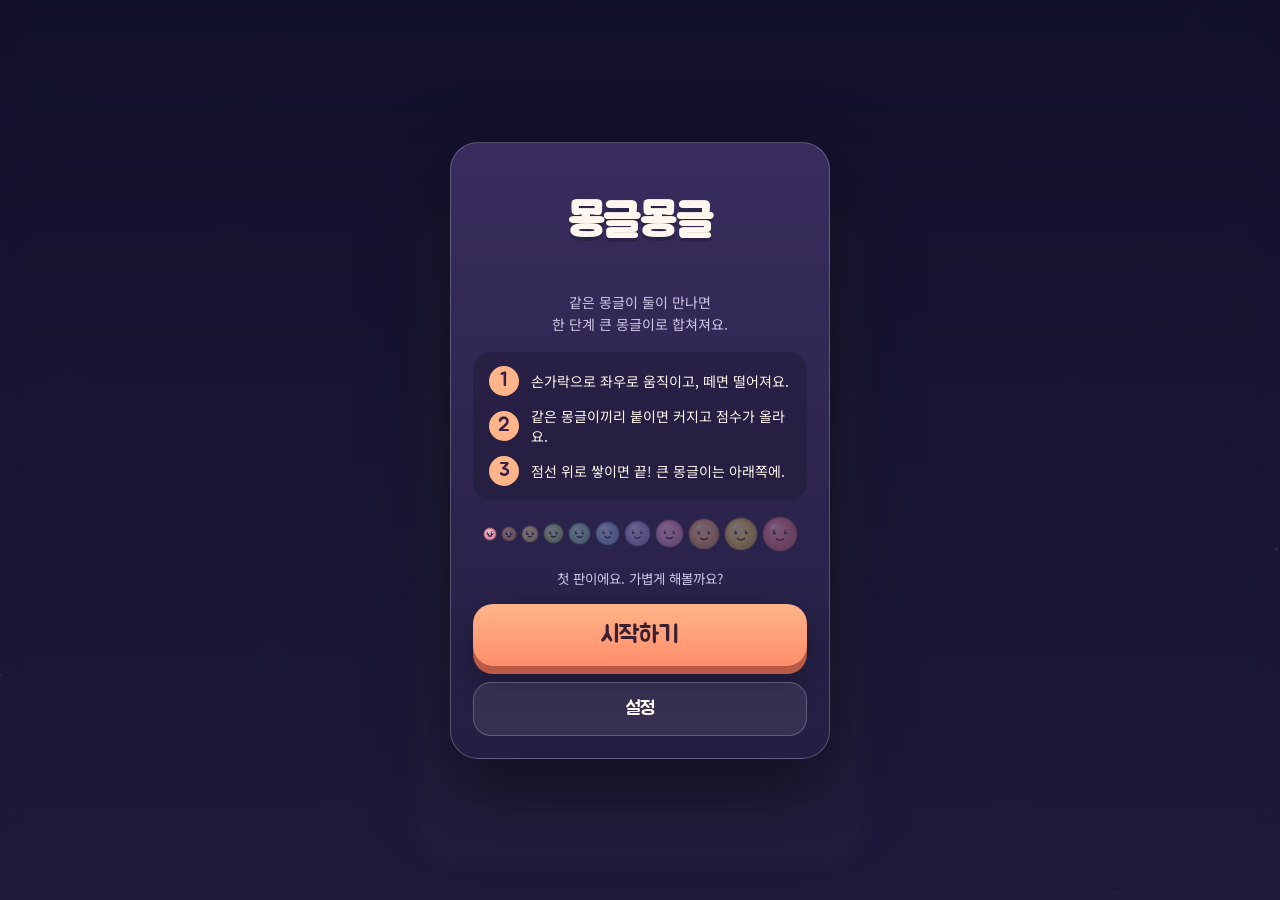
==== mongle/index.html @ b6474ebb "Add 하루 planner app and 몽글몽글 merge game 하루 (haru/): one-screen daily planner for iPhone Safari / home" ====
<!doctype html>
<html lang="ko">
<head>
<meta charset="utf-8">
<meta name="viewport" content="width=device-width, initial-scale=1, maximum-scale=1, viewport-fit=cover">
<meta name="description" content="같은 몽글이를 붙이면 더 큰 몽글이가 돼요. 손가락 하나로 하는 물리 합치기 퍼즐. 휴대폰 브라우저에서 바로 플레이.">
<meta property="og:type" content="website">
<meta property="og:title" content="몽글몽글">
<meta property="og:description" content="같은 몽글이를 붙이면 더 큰 몽글이가 돼요. 손가락 하나로 하는 물리 합치기 퍼즐.">
<meta property="og:image" content="https://joofam0819-crypto.github.io/claude-cloud/mongle/og.png">
<meta property="og:url" content="https://joofam0819-crypto.github.io/claude-cloud/mongle/">
<meta name="twitter:card" content="summary_large_image">
<link rel="apple-touch-icon" href="icons/apple-touch-icon.png">
<link rel="icon" type="image/png" href="icons/icon-192.png">
<link rel="manifest" href="manifest.webmanifest">
<meta name="apple-mobile-web-app-capable" content="yes">
<meta name="mobile-web-app-capable" content="yes">
<meta name="apple-mobile-web-app-status-bar-style" content="black-translucent">
<meta name="apple-mobile-web-app-title" content="몽글몽글">
<meta name="theme-color" content="#1b1a3a">
<title>몽글몽글</title>
<link rel="preconnect" href="https://fonts.googleapis.com">
<link rel="preconnect" href="https://fonts.gstatic.com" crossorigin>
<link rel="stylesheet" href="https://fonts.googleapis.com/css2?family=Jua&family=Noto+Sans+KR:wght@400;700&display=swap">
<style>
/* Layout: one full-screen canvas stage (360×700 logical, letterboxed), DOM overlays for menus. Single twilight theme by design. */
:root{
  --sky-1:#1b1a3a; --sky-2:#3d2f63; --ink:#fff6ee; --ink-2:#cfc6e6; --glass:rgba(255,255,255,.08); --line:rgba(255,255,255,.22);
  --peach:#ffb48a; --peach-2:#ff8e6b; --mint:#9fe7c9; --gold:#ffe07a; --rose:#ff7f9a;
  --f-display:"Jua","Noto Sans KR",-apple-system,"Apple SD Gothic Neo",sans-serif;
  --f-body:"Noto Sans KR",-apple-system,"Apple SD Gothic Neo","Malgun Gothic",sans-serif;
  color-scheme:dark;
}
*,*::before,*::after{box-sizing:border-box}
html,body{height:100%;margin:0;padding:0}
body{background:var(--sky-1);color:var(--ink);font-family:var(--f-body);overflow:hidden;overscroll-behavior:none;touch-action:none;-webkit-user-select:none;user-select:none;-webkit-touch-callout:none;-webkit-tap-highlight-color:transparent;-webkit-text-size-adjust:100%}
[hidden]{display:none!important}
button{font:inherit;color:inherit;background:none;border:0;padding:0;margin:0;cursor:pointer;-webkit-appearance:none;appearance:none;touch-action:manipulation}
button:focus-visible{outline:2px solid var(--gold);outline-offset:3px}
#stage{position:fixed;inset:0;width:100%;height:100%;display:block;touch-action:none;background:linear-gradient(180deg,var(--sky-1),var(--sky-2))}
#probe{position:fixed;top:0;left:0;width:0;height:0;padding-top:env(safe-area-inset-top,0px);padding-bottom:env(safe-area-inset-bottom,0px);padding-left:env(safe-area-inset-left,0px);padding-right:env(safe-area-inset-right,0px);visibility:hidden;pointer-events:none}
.hud-btns{position:fixed;top:calc(env(safe-area-inset-top,0px) + 10px);right:calc(env(safe-area-inset-right,0px) + 10px);display:flex;gap:8px;z-index:5}
.rb{width:42px;height:42px;border-radius:14px;background:var(--glass);border:1.5px solid var(--line);display:grid;place-items:center;color:var(--ink);backdrop-filter:blur(8px);-webkit-backdrop-filter:blur(8px)}
.rb svg{width:20px;height:20px;fill:none;stroke:currentColor;stroke-width:2.2;stroke-linecap:round;stroke-linejoin:round}
.rb:active{transform:scale(.93)}
.ov{position:fixed;inset:0;z-index:10;display:flex;align-items:center;justify-content:center;padding:24px;padding-top:calc(env(safe-area-inset-top,0px) + 24px);padding-bottom:calc(env(safe-area-inset-bottom,0px) + 24px);background:rgba(14,12,34,.62);backdrop-filter:blur(10px);-webkit-backdrop-filter:blur(10px);opacity:0;pointer-events:none;transition:opacity .25s}
.ov.show{opacity:1;pointer-events:auto}
.panel{width:100%;max-width:380px;background:linear-gradient(180deg,rgba(60,48,98,.92),rgba(36,30,66,.95));border:1.5px solid var(--line);border-radius:28px;padding:26px 22px 22px;display:flex;flex-direction:column;gap:16px;box-shadow:0 30px 80px rgba(0,0,0,.5);transform:translateY(16px) scale(.98);transition:transform .3s cubic-bezier(.2,.9,.3,1.2);max-height:100%;overflow-y:auto}
.ov.show .panel{transform:none}
.title{font-family:var(--f-display);font-size:46px;line-height:1;text-align:center;letter-spacing:-.01em;color:var(--ink);text-shadow:0 4px 0 rgba(0,0,0,.18)}
.title span{display:inline-block;animation:bob 2.4s ease-in-out infinite}
.title span:nth-child(2n){animation-delay:.3s}
@keyframes bob{0%,100%{transform:translateY(0)}50%{transform:translateY(-6px)}}
.tag{text-align:center;color:var(--ink-2);font-size:14px;line-height:1.55;margin:0}
.howto{display:flex;flex-direction:column;gap:10px;background:rgba(0,0,0,.18);border-radius:18px;padding:14px 16px;font-size:14px;color:var(--ink)}
.howto div{display:flex;gap:12px;align-items:center}
.howto b{font-family:var(--f-display);font-size:20px;width:30px;height:30px;border-radius:50%;display:grid;place-items:center;background:var(--peach);color:#3a2048;flex:none;font-weight:400}
.big{font-family:var(--f-display);font-size:24px;padding:16px;border-radius:20px;background:linear-gradient(180deg,var(--peach),var(--peach-2));color:#3a1f33;text-align:center;box-shadow:0 8px 0 #b85a46,0 14px 30px rgba(0,0,0,.35);transition:transform .1s,box-shadow .1s}
.big:active{transform:translateY(5px);box-shadow:0 3px 0 #b85a46,0 8px 20px rgba(0,0,0,.35)}
.row{display:flex;gap:10px}
.row .big{flex:1}
.ghost{font-family:var(--f-display);font-size:19px;padding:14px;border-radius:18px;background:var(--glass);border:1.5px solid var(--line);color:var(--ink);text-align:center;flex:1}
.ghost:active{transform:scale(.97)}
.best{display:flex;justify-content:center;gap:18px;color:var(--ink-2);font-size:13.5px}
.best b{font-family:var(--f-display);font-size:22px;color:var(--gold);font-weight:400;margin-left:6px}
.go-score{text-align:center}
.go-score .n{font-family:var(--f-display);font-size:72px;line-height:1;color:var(--gold);text-shadow:0 6px 0 rgba(0,0,0,.2)}
.go-score .l{color:var(--ink-2);font-size:14px;margin-top:4px}
.newbest{display:inline-block;margin-top:8px;padding:5px 12px;border-radius:999px;background:var(--gold);color:#3a2048;font-family:var(--f-display);font-size:15px;animation:pulse 1.2s ease-in-out infinite}
@keyframes pulse{0%,100%{transform:scale(1)}50%{transform:scale(1.08)}}
.stats{display:grid;grid-template-columns:repeat(3,1fr);gap:8px}
.stats div{background:rgba(0,0,0,.2);border-radius:16px;padding:10px 6px;text-align:center}
.stats b{display:block;font-family:var(--f-display);font-size:22px;font-weight:400;line-height:1.1}
.stats span{font-size:11.5px;color:var(--ink-2)}
.bigone{display:flex;align-items:center;gap:12px;background:rgba(0,0,0,.2);border-radius:16px;padding:10px 14px}
.bigone canvas{width:56px;height:56px;flex:none}
.bigone b{font-family:var(--f-display);font-size:20px;font-weight:400;display:block}
.bigone span{font-size:12.5px;color:var(--ink-2)}
.opt{display:flex;align-items:center;justify-content:space-between;padding:11px 0;border-top:1px solid rgba(255,255,255,.1);gap:12px}
.opt:first-child{border-top:0}
.opt .k{font-weight:700;font-size:15px}
.opt .d{font-size:12px;color:var(--ink-2)}
.seg{display:flex;background:rgba(0,0,0,.25);border-radius:12px;padding:3px}
.seg button{padding:7px 12px;border-radius:9px;font-size:13.5px;font-weight:700;color:var(--ink-2)}
.seg button[aria-pressed="true"]{background:var(--peach);color:#3a2048}
.switch{width:52px;height:32px;border-radius:999px;background:rgba(0,0,0,.35);position:relative;flex:none;transition:background .2s;border:1.5px solid var(--line)}
.switch::after{content:"";position:absolute;top:2px;left:2px;width:25px;height:25px;border-radius:50%;background:#fff;transition:transform .2s cubic-bezier(.2,.8,.2,1)}
.switch[aria-checked="true"]{background:var(--mint)}
.switch[aria-checked="true"]::after{transform:translateX(20px)}
.evo{display:flex;flex-wrap:wrap;justify-content:center;gap:4px;align-items:center}
.evo canvas{display:block}
.hapt{position:absolute;width:1px;height:1px;opacity:0;pointer-events:none;overflow:hidden}
.toast{position:fixed;left:50%;bottom:calc(env(safe-area-inset-bottom,0px) + 90px);transform:translate(-50%,16px);background:rgba(20,16,44,.9);border:1.5px solid var(--line);color:var(--ink);padding:10px 16px;border-radius:14px;font-size:14px;font-weight:700;opacity:0;transition:.25s;z-index:20;pointer-events:none;white-space:nowrap}
.toast.show{opacity:1;transform:translate(-50%,0)}
@media (prefers-reduced-motion:reduce){*{animation:none!important;transition:none!important}}
</style>
</head>
<body>
<canvas id="stage" aria-label="몽글몽글 게임 화면"></canvas>
<div id="probe" aria-hidden="true"></div>
<div class="hud-btns" id="hud-btns" hidden>
  <button class="rb" id="btn-sound" aria-label="소리 켜기/끄기"><svg viewBox="0 0 24 24" id="ico-sound"></svg></button>
  <button class="rb" id="btn-pause" aria-label="일시정지"><svg viewBox="0 0 24 24"><rect x="6" y="5" width="4" height="14" rx="1"/><rect x="14" y="5" width="4" height="14" rx="1"/></svg></button>
</div>
<div class="ov show" id="ov-start"><div class="panel">
  <h1 class="title" id="start-title"><span>몽</span><span>글</span><span>몽</span><span>글</span></h1>
  <p class="tag">같은 몽글이 둘이 만나면<br>한 단계 큰 몽글이로 합쳐져요.</p>
  <div class="howto">
    <div><b>1</b><span>손가락으로 좌우로 움직이고, 떼면 떨어져요.</span></div>
    <div><b>2</b><span>같은 몽글이끼리 붙이면 커지고 점수가 올라요.</span></div>
    <div><b>3</b><span>점선 위로 쌓이면 끝! 큰 몽글이는 아래쪽에.</span></div>
  </div>
  <div class="evo" id="start-evo"></div>
  <div class="best" id="start-best"></div>
  <button class="big" id="btn-start">시작하기</button>
  <div class="row"><button class="ghost" id="btn-settings">설정</button></div>
</div></div>
<div class="ov" id="ov-pause"><div class="panel">
  <h2 class="title" style="font-size:36px">잠깐 쉬는 중</h2>
  <div class="best" id="pause-score"></div>
  <button class="big" id="btn-resume">계속하기</button>
  <div class="row"><button class="ghost" id="btn-restart">처음부터</button><button class="ghost" id="btn-settings2">설정</button></div>
</div></div>
<div class="ov" id="ov-over"><div class="panel">
  <div class="go-score"><div class="n" id="go-score">0</div><div class="l">점</div><div id="go-newbest" hidden><span class="newbest">새 기록!</span></div></div>
  <div class="bigone"><canvas id="go-big" width="112" height="112"></canvas><div><b id="go-bigname"></b><span id="go-bigdesc"></span></div></div>
  <div class="stats"><div><b id="go-merges">0</b><span>합치기</span></div><div><b id="go-time">0:00</b><span>플레이</span></div><div><b id="go-best">0</b><span>최고 점수</span></div></div>
  <button class="big" id="btn-again">다시 하기</button>
  <div class="row"><button class="ghost" id="btn-share">자랑하기</button><button class="ghost" id="btn-home">처음으로</button></div>
</div></div>
<div class="ov" id="ov-settings"><div class="panel">
  <h2 class="title" style="font-size:36px">설정</h2>
  <div>
    <div class="opt"><div><div class="k">모양</div><div class="d">몽글이 얼굴 또는 과일</div></div><div class="seg" id="set-theme"><button data-v="mongle" aria-pressed="true">몽글이</button><button data-v="fruit" aria-pressed="false">과일</button></div></div>
    <div class="opt"><div><div class="k">효과음</div></div><button class="switch" id="set-sound" role="switch" aria-checked="true" aria-label="효과음"></button></div>
    <div class="opt"><div><div class="k">진동 느낌</div><div class="d">합쳐질 때 살짝 (지원 기기만)</div></div><button class="switch" id="set-hapt" role="switch" aria-checked="true" aria-label="진동"></button></div>
    <div class="opt"><div><div class="k">화면 흔들림</div><div class="d">큰 합치기 때 흔들림·반짝임</div></div><button class="switch" id="set-fx" role="switch" aria-checked="true" aria-label="효과"></button></div>
    <div class="opt"><div><div class="k">떨어뜨릴 위치 안내선</div></div><button class="switch" id="set-guide" role="switch" aria-checked="true" aria-label="안내선"></button></div>
  </div>
  <button class="big" id="btn-settings-close">닫기</button>
  <button class="ghost" id="btn-reset-best" style="font-size:15px;font-family:var(--f-body);font-weight:700">최고 기록 지우기</button>
</div></div>
<div class="toast" id="toast"></div>
<label class="hapt" aria-hidden="true"><input type="checkbox" switch id="hapt-switch" tabindex="-1"></label>
<script>
(() => {
'use strict';
/* ───────── constants ───────── */
const SW = 360, SH = 700;
const BOX = { l: 16, r: 344, t: 172, b: 664 };
const DANGER_Y = BOX.t + 58;
const HOLD_Y = BOX.t - 52;
const RADII = [13, 19, 25, 32, 40, 49, 59, 70, 82, 94, 106];
const VALUE = [1, 3, 6, 10, 15, 21, 28, 36, 45, 55, 66];
const MAXLV = RADII.length - 1;
const THEMES = {
  mongle: {
    names: ['콩알이', '방울이', '몽실이', '통통이', '뭉치', '둥글이', '포동이', '토실이', '두둥이', '왕몽글', '몽글대왕'],
    colors: ['#ff9fb6', '#ffc39a', '#fff0a0', '#bdf0a2', '#9fe7d1', '#9fcfff', '#c3b4ff', '#ffb0e4', '#ffbe85', '#ffe36b', '#ff8aa0'],
    face: true,
  },
  fruit: {
    names: ['체리', '딸기', '포도', '귤', '감', '사과', '배', '복숭아', '파인애플', '멜론', '수박'],
    colors: ['#ff7b8a', '#ff8fa8', '#b89cff', '#ffb561', '#ff9c5b', '#ff6b6b', '#d8ef8a', '#ffb4a2', '#ffd66b', '#b6f0a0', '#7fe0a0'],
    emoji: ['🍒', '🍓', '🍇', '🍊', '🍅', '🍎', '🍐', '🍑', '🍍', '🍈', '🍉'],
    face: false,
  },
};
const DROP_WEIGHTS = [34, 28, 20, 12, 6];
const GRAVITY = 2300;
const KEY = 'mongle.v1';

/* ───────── storage ───────── */
const defaults = () => ({ best: 0, games: 0, maxLv: 0, totalMerges: 0, theme: 'mongle', sound: true, haptics: true, fx: true, guide: true });
let P = defaults();
try { const raw = localStorage.getItem(KEY); if (raw) P = { ...defaults(), ...JSON.parse(raw) }; } catch (e) {}
const saveP = () => { try { localStorage.setItem(KEY, JSON.stringify(P)); } catch (e) {} };
const theme = () => THEMES[P.theme] || THEMES.mongle;

/* ───────── helpers ───────── */
const $ = s => document.querySelector(s);
const clamp = (v, a, b) => Math.max(a, Math.min(b, v));
const lerp = (a, b, t) => a + (b - a) * t;
const reduced = matchMedia('(prefers-reduced-motion: reduce)').matches;
function hexToRgb(h) { const n = parseInt(h.slice(1), 16); return [n >> 16 & 255, n >> 8 & 255, n & 255]; }
function shade(hex, amt) { const [r, g, b] = hexToRgb(hex); const f = v => clamp(Math.round(amt > 0 ? v + (255 - v) * amt : v * (1 + amt)), 0, 255); return `rgb(${f(r)},${f(g)},${f(b)})`; }
function pickDrop() { const tot = DROP_WEIGHTS.reduce((a, b) => a + b, 0); let r = Math.random() * tot; for (let i = 0; i < DROP_WEIGHTS.length; i++) { r -= DROP_WEIGHTS[i]; if (r < 0) return i; } return 0; }
function fmtTime(ms) { const s = Math.floor(ms / 1000); return `${Math.floor(s / 60)}:${String(s % 60).padStart(2, '0')}`; }

/* ───────── audio ───────── */
let AC = null;
function audio() { try { if (!AC) AC = new (window.AudioContext || window.webkitAudioContext)(); if (AC.state === 'suspended') AC.resume(); return AC; } catch (e) { return null; } }
function tone(freq, t0, dur, type = 'sine', gain = .08, slide = 0) {
  if (!P.sound) return; const ac = audio(); if (!ac) return;
  const o = ac.createOscillator(), g = ac.createGain(); const t = ac.currentTime + t0;
  o.type = type; o.frequency.setValueAtTime(freq, t); if (slide) o.frequency.exponentialRampToValueAtTime(Math.max(40, freq + slide), t + dur);
  g.gain.setValueAtTime(0, t); g.gain.linearRampToValueAtTime(gain, t + .008); g.gain.exponentialRampToValueAtTime(.0001, t + dur);
  o.connect(g).connect(ac.destination); o.start(t); o.stop(t + dur + .03);
}
const sfx = {
  drop() { tone(520, 0, .08, 'triangle', .05, -200); },
  land(v) { tone(180 + v * 20, 0, .06, 'sine', clamp(v / 80, .01, .06)); },
  merge(lv, combo) { const base = 420 - lv * 22; tone(base, 0, .1, 'triangle', .08, 120); tone(base * 1.5, .06, .16, 'sine', .07); if (combo > 1) tone(base * 2, .12, .12, 'sine', .05); if (lv >= 6) { tone(base * 2.5, .18, .3, 'sine', .05); } },
  big() { [523, 659, 784, 1046, 1318].forEach((f, i) => tone(f, i * .09, .45, 'sine', .09)); },
  over() { [440, 370, 311, 262].forEach((f, i) => tone(f, i * .16, .32, 'triangle', .07)); },
  ui() { tone(880, 0, .05, 'square', .025); },
};
function haptic() { if (!P.haptics) return; try { $('#hapt-switch').click(); } catch (e) {} }

/* ───────── canvas & layout ───────── */
const cv = $('#stage'), ctx = cv.getContext('2d');
let dpr = 1, scale = 1, offX = 0, offY = 0, cssW = 0, cssH = 0;
const insets = { t: 0, b: 0, l: 0, r: 0 };
function layout() {
  const pr = $('#probe'); const cs = getComputedStyle(pr);
  insets.t = parseFloat(cs.paddingTop) || 0; insets.b = parseFloat(cs.paddingBottom) || 0; insets.l = parseFloat(cs.paddingLeft) || 0; insets.r = parseFloat(cs.paddingRight) || 0;
  cssW = innerWidth; cssH = innerHeight; dpr = Math.min(devicePixelRatio || 1, 2.5);
  cv.width = Math.round(cssW * dpr); cv.height = Math.round(cssH * dpr);
  const availW = cssW - insets.l - insets.r, availH = cssH - insets.t - insets.b - 8;
  scale = Math.min(availW / SW, availH / SH);
  offX = insets.l + (availW - SW * scale) / 2; offY = insets.t + 4 + (availH - SH * scale) / 2;
}
addEventListener('resize', layout);
const toLogical = (cx, cy) => [(cx - offX) / scale, (cy - offY) / scale];

/* ───────── game state ───────── */
let G = null;
function newGame() {
  return { bodies: [], score: 0, merges: 0, maxLv: 0, held: pickDrop(), next: pickDrop(), holdX: SW / 2, canDrop: true, dropT: 0, over: false, paused: false, started: Date.now(), playMs: 0, combo: 0, comboT: 0, particles: [], floats: [], shake: 0, flash: 0, warn: 0, danger: false, comboText: null, lastT: 0, id: 1 };
}
function addBody(x, y, lv, opts = {}) {
  const b = { id: G.id++, x, y, ox: x, oy: y, r: RADII[lv], lv, ang: 0, sq: 0, free: !!opts.free, overT: 0, blink: 1.5 + Math.random() * 4, blinkT: 0, happy: opts.happy ? .7 : 0, born: G.playMs, merging: false, targetR: 0, r0: 0 };
  if (opts.grow && lv > 0) { b.r0 = RADII[lv - 1]; b.r = b.r0; b.targetR = RADII[lv]; } /* grows into place so neighbours are pushed gently */
  G.bodies.push(b); return b;
}
function drop() {
  if (!G || G.over || G.paused || !G.canDrop) return;
  const lv = G.held, r = RADII[lv];
  const x = clamp(G.holdX, BOX.l + r + 1, BOX.r - r - 1);
  const b = addBody(x, HOLD_Y, lv, { free: true });
  b.oy = HOLD_Y - 1.2; /* small initial downward velocity */
  G.canDrop = false; G.dropT = 0; G.lastDrop = b.id;
  G.held = G.next; G.next = pickDrop();
  sfx.drop();
}

/* ───────── physics (verlet circles) ───────── */
const STEP = 1 / 120;
const MAXV = 7; /* px per step ≈ 840 px/s */
let acc = 0;
function physics(dt) {
  acc += Math.min(dt, .05);
  let merges = [];
  while (acc >= STEP) {
    acc -= STEP;
    stepOnce(merges);
  }
  if (merges.length) resolveMerges(merges);
}
function stepOnce(merges) {
  const bs = G.bodies, g = GRAVITY * STEP * STEP;
  for (const b of bs) {
    const vx = (b.x - b.ox) * .992, vy = (b.y - b.oy) * .992;
    b.ox = b.x; b.oy = b.y; b.x += vx; b.y += vy + g;
    b.touch = false;
  }
  for (let it = 0; it < 3; it++) {
    for (const b of bs) {
      if (b.x - b.r < BOX.l) { b.x = BOX.l + b.r; b.touch = true; }
      else if (b.x + b.r > BOX.r) { b.x = BOX.r - b.r; b.touch = true; }
      if (b.y + b.r > BOX.b) { const pen = b.y + b.r - BOX.b; b.y = BOX.b - b.r; b.touch = true; if (it === 0 && pen > 0.6 && b.free) { b.free = false; } b.ox = b.x - (b.x - b.ox) * .9; if (it === 0 && (b.y - b.oy) > 2.2) { b.sq = Math.max(b.sq, clamp((b.y - b.oy) * .03, 0, .22)); sfx.land((b.y - b.oy) * 10); } }
    }
    for (let i = 0; i < bs.length; i++) {
      const a = bs[i];
      for (let j = i + 1; j < bs.length; j++) {
        const c = bs[j];
        const dx = c.x - a.x, dy = c.y - a.y, md = a.r + c.r;
        if (Math.abs(dx) > md || Math.abs(dy) > md) continue;
        const d2 = dx * dx + dy * dy; if (d2 >= md * md || d2 === 0) continue;
        const d = Math.sqrt(d2), nx = dx / d, ny = dy / d, over = md - d;
        const ma = a.r * a.r, mc = c.r * c.r, wa = mc / (ma + mc), wc = ma / (ma + mc);
        a.x -= nx * over * wa; a.y -= ny * over * wa; c.x += nx * over * wc; c.y += ny * over * wc;
        a.touch = c.touch = true;
        if (a.free) a.free = false; if (c.free) c.free = false;
        if (it === 0) {
          const rvx = (c.x - c.ox) - (a.x - a.ox), rvy = (c.y - c.oy) - (a.y - a.oy);
          const vn = rvx * nx + rvy * ny;
          if (vn < -2.5) { const s = clamp(-vn * .025, 0, .2); a.sq = Math.max(a.sq, s); c.sq = Math.max(c.sq, s); }
          /* light friction: damp tangential relative motion */
          const tx = -ny, ty = nx; const vt = rvx * tx + rvy * ty; const f = vt * .08;
          a.ox -= tx * f * wa * -1 * 0; /* (kept simple: no tangential impulse on a) */
          c.ox += tx * f * wc; c.oy += ty * f * wc;
        }
        if (a.lv === c.lv && !a.merging && !c.merging && a.lv <= MAXLV) { a.merging = c.merging = true; merges.push([a, c]); }
      }
    }
  }
  for (const b of bs) {
    if (b.x - b.r < BOX.l) b.x = BOX.l + b.r; else if (b.x + b.r > BOX.r) b.x = BOX.r - b.r;
    if (b.y + b.r > BOX.b) b.y = BOX.b - b.r;
    const vx = b.x - b.ox, vy = b.y - b.oy, sp = Math.hypot(vx, vy);
    if (sp > MAXV) { const k = MAXV / sp; b.ox = b.x - vx * k; b.oy = b.y - vy * k; } /* no explosions */
    if (b.targetR && b.r < b.targetR) b.r = Math.min(b.targetR, b.r + (b.targetR - b.r0) * (STEP / .16));
    if (b.touch) b.ang += vx / b.r * 0.9;
    if (b.sq > 0) b.sq *= .86;
  }
}
function resolveMerges(pairs) {
  const now = G.playMs;
  for (const [a, c] of pairs) {
    const ia = G.bodies.indexOf(a), ic = G.bodies.indexOf(c);
    if (ia < 0 || ic < 0) continue;
    G.bodies.splice(Math.max(ia, ic), 1); G.bodies.splice(Math.min(ia, ic), 1);
    const x = (a.x + c.x) / 2, y = (a.y + c.y) / 2;
    if (now - G.comboT < 1100) G.combo++; else G.combo = 1;
    G.comboT = now;
    const mul = Math.min(G.combo, 4);
    if (a.lv >= MAXLV) {
      const pts = 100 * mul; G.score += pts; G.merges++;
      burst(x, y, THEMES.mongle.colors[MAXLV], 40, 7); floatText(x, y - 20, `+${pts}`, '#ffe36b', 30); G.flash = 1; G.shake = Math.max(G.shake, 14); sfx.big(); haptic();
      G.comboText = { t: 0, txt: '몽글 폭발!' };
    } else {
      const lv = a.lv + 1, pts = VALUE[lv] * mul;
      const nb = addBody(x, y, lv, { happy: true, grow: true }); nb.sq = .18;
      G.score += pts; G.merges++; G.maxLv = Math.max(G.maxLv, lv);
      burst(x, y, theme().colors[lv], 10 + lv * 2, 3 + lv * .4);
      floatText(x, y - nb.r - 6, `+${pts}`, mul > 1 ? '#ffe36b' : '#fff', 16 + lv);
      if (lv >= 5 && P.fx && !reduced) G.shake = Math.max(G.shake, 2 + (lv - 4) * 1.6);
      if (lv === MAXLV) { G.flash = 1; sfx.big(); G.comboText = { t: 0, txt: `${theme().names[lv]} 탄생!` }; }
      else sfx.merge(lv, mul);
      if (lv >= 4) haptic();
      if (mul > 1) G.comboText = { t: 0, txt: `콤보 ×${mul}` };
    }
  }
}
function burst(x, y, color, n, speed) {
  if (reduced) n = Math.min(n, 6);
  for (let i = 0; i < n; i++) { const a = Math.random() * Math.PI * 2, s = speed * (0.4 + Math.random()); G.particles.push({ x, y, vx: Math.cos(a) * s, vy: Math.sin(a) * s - 2, r: 2 + Math.random() * 4, c: color, t: 0, life: .45 + Math.random() * .35 }); }
  G.particles.push({ x, y, ring: true, r: 4, c: color, t: 0, life: .4 });
}
function floatText(x, y, txt, color, size) { G.floats.push({ x, y, txt, color, size, t: 0 }); }

/* ───────── update ───────── */
function update(dt) {
  if (!G || G.over || G.paused) return;
  G.playMs += dt * 1000;
  physics(dt);
  if (!G.canDrop) { G.dropT += dt; const lb = G.bodies.find(b => b.id === G.lastDrop); if (G.dropT > .55 || (lb && !lb.free) || !lb) G.canDrop = true; }
  /* danger / game over */
  let worst = 0;
  for (const b of G.bodies) {
    const above = (b.y - b.r) < DANGER_Y && !b.free && b.id !== G.lastDrop;
    if (above && !b.free) b.overT += dt; else b.overT = 0;
    worst = Math.max(worst, b.overT);
    if (b.id === G.lastDrop && !b.free && (b.y - b.r) < DANGER_Y) b.overT += dt;
  }
  G.danger = worst > .25;
  if (worst > 1.6) { gameOver(); return; }
  /* decorations */
  for (const b of G.bodies) { b.blinkT += dt; if (b.blinkT > b.blink) { b.blinkT = -0.13; b.blink = 2 + Math.random() * 4; } if (b.happy > 0) b.happy -= dt; }
  for (const p of G.particles) { p.t += dt; if (!p.ring) { p.vy += 9 * dt; p.x += p.vx * 60 * dt * .5; p.y += p.vy * 60 * dt * .5; } else p.r += 160 * dt; }
  G.particles = G.particles.filter(p => p.t < p.life);
  for (const f of G.floats) { f.t += dt; f.y -= 28 * dt; }
  G.floats = G.floats.filter(f => f.t < 1);
  if (G.shake > 0) G.shake = Math.max(0, G.shake - 40 * dt);
  if (G.flash > 0) G.flash = Math.max(0, G.flash - 2.2 * dt);
  if (G.comboText) { G.comboText.t += dt; if (G.comboText.t > .9) G.comboText = null; }
}
function gameOver() {
  G.over = true; sfx.over();
  P.games++; P.totalMerges += G.merges; P.maxLv = Math.max(P.maxLv, G.maxLv);
  const newBest = G.score > P.best; if (newBest) P.best = G.score; saveP();
  setTimeout(() => showOver(newBest), 900);
}

/* ───────── drawing ───────── */
function drawBlob(c, x, y, r, lv, ang, sq, happy, blink, th) {
  const col = th.colors[lv];
  c.save(); c.translate(x, y); c.rotate(ang); c.scale(1 + sq, 1 - sq);
  const g = c.createRadialGradient(-r * .35, -r * .4, r * .05, 0, 0, r * 1.05);
  g.addColorStop(0, shade(col, .45)); g.addColorStop(.55, col); g.addColorStop(1, shade(col, -.22));
  c.fillStyle = g; c.beginPath(); c.arc(0, 0, r, 0, Math.PI * 2); c.fill();
  c.lineWidth = Math.max(1.2, r * .055); c.strokeStyle = shade(col, -.38); c.globalAlpha = .55; c.stroke(); c.globalAlpha = 1;
  c.fillStyle = 'rgba(255,255,255,.4)'; c.beginPath(); c.ellipse(-r * .36, -r * .5, r * .2, r * .11, -.5, 0, Math.PI * 2); c.fill();
  if (th.face) {
    const ey = -r * .1, ex = r * .33, er = Math.max(1.6, r * .11);
    c.fillStyle = '#2b2440';
    if (blink || happy > 0) {
      c.lineWidth = Math.max(1.5, r * .07); c.strokeStyle = '#2b2440'; c.lineCap = 'round';
      [-ex, ex].forEach(px => { c.beginPath(); if (happy > 0) c.arc(px, ey + er * .4, er * 1.2, Math.PI * 1.1, Math.PI * 1.9); else { c.moveTo(px - er, ey); c.lineTo(px + er, ey); } c.stroke(); });
    } else {
      [-ex, ex].forEach(px => { c.beginPath(); c.ellipse(px, ey, er * .8, er * 1.15, 0, 0, Math.PI * 2); c.fill(); });
      c.fillStyle = '#fff'; [-ex, ex].forEach(px => { c.beginPath(); c.arc(px + er * .25, ey - er * .4, Math.max(.8, er * .32), 0, Math.PI * 2); c.fill(); });
    }
    c.strokeStyle = '#2b2440'; c.lineWidth = Math.max(1.4, r * .065); c.lineCap = 'round';
    c.beginPath(); const mw = r * (happy > 0 ? .34 : .22), my = r * .28;
    if (happy > 0) { c.arc(0, my - r * .05, mw, .15, Math.PI - .15); } else { c.moveTo(-mw, my); c.quadraticCurveTo(0, my + r * .18, mw, my); }
    c.stroke();
    if (r >= 24) { c.fillStyle = 'rgba(255,110,140,.45)'; [-1, 1].forEach(s => { c.beginPath(); c.ellipse(s * r * .55, r * .18, r * .13, r * .09, 0, 0, Math.PI * 2); c.fill(); }); }
  } else if (th.emoji) {
    c.font = `${Math.round(r * 1.35)}px "Apple Color Emoji","Segoe UI Emoji","Noto Color Emoji",sans-serif`; c.textAlign = 'center'; c.textBaseline = 'middle';
    c.fillText(th.emoji[lv], 0, r * .08);
  }
  c.restore();
}
let stars = null;
function drawBackground() {
  ctx.setTransform(dpr, 0, 0, dpr, 0, 0);
  const g = ctx.createLinearGradient(0, 0, 0, cssH); g.addColorStop(0, '#1b1a3a'); g.addColorStop(1, '#3d2f63');
  ctx.fillStyle = g; ctx.fillRect(0, 0, cssW, cssH);
  if (!stars) { stars = Array.from({ length: 70 }, () => ({ x: Math.random(), y: Math.random(), r: Math.random() * 1.4 + .3, a: Math.random() })); }
  const t = performance.now() / 1000;
  for (const s of stars) { ctx.globalAlpha = .25 + .35 * Math.abs(Math.sin(t * .6 + s.a * 7)); ctx.fillStyle = '#fff'; ctx.beginPath(); ctx.arc(s.x * cssW, s.y * cssH, s.r, 0, Math.PI * 2); ctx.fill(); }
  ctx.globalAlpha = 1;
}
function draw() {
  drawBackground();
  let sx = 0, sy = 0;
  if (G && G.shake > 0 && P.fx && !reduced) { sx = (Math.random() - .5) * G.shake; sy = (Math.random() - .5) * G.shake; }
  ctx.setTransform(dpr * scale, 0, 0, dpr * scale, (offX + sx) * dpr, (offY + sy) * dpr);
  const th = theme();
  /* container */
  ctx.save();
  roundRect(BOX.l - 6, BOX.t - 6, BOX.r - BOX.l + 12, BOX.b - BOX.t + 12, 22);
  ctx.fillStyle = 'rgba(255,255,255,.06)'; ctx.fill();
  ctx.lineWidth = 2; ctx.strokeStyle = 'rgba(255,255,255,.22)'; ctx.stroke();
  ctx.restore();
  /* danger line */
  const warn = G && G.danger && !G.over;
  ctx.save(); ctx.setLineDash([8, 7]); ctx.lineWidth = 2;
  ctx.strokeStyle = warn ? `rgba(255,96,120,${.55 + .45 * Math.sin(performance.now() / 90)})` : 'rgba(255,255,255,.25)';
  ctx.beginPath(); ctx.moveTo(BOX.l + 6, DANGER_Y); ctx.lineTo(BOX.r - 6, DANGER_Y); ctx.stroke(); ctx.restore();
  if (warn) { ctx.font = '700 12px "Noto Sans KR",sans-serif'; ctx.fillStyle = 'rgba(255,120,140,.95)'; ctx.textAlign = 'right'; ctx.fillText('위험!', BOX.r - 10, DANGER_Y - 8); }
  if (G) {
    /* guide line & held */
    const r = RADII[G.held]; const hx = clamp(G.holdX, BOX.l + r + 1, BOX.r - r - 1);
    if (!G.over) {
      if (P.guide && G.canDrop) { ctx.save(); ctx.setLineDash([3, 6]); ctx.strokeStyle = 'rgba(255,255,255,.28)'; ctx.lineWidth = 1.5; ctx.beginPath(); ctx.moveTo(hx, HOLD_Y + r); ctx.lineTo(hx, BOX.b - 2); ctx.stroke(); ctx.restore(); }
      const bob = Math.sin(performance.now() / 300) * 2;
      if (G.canDrop) drawBlob(ctx, hx, HOLD_Y + bob, r, G.held, 0, 0, 0, false, th);
    }
    /* bodies: large first so faces of small ones stay visible */
    const bs = G.bodies.slice().sort((a, b) => b.r - a.r);
    for (const b of bs) drawBlob(ctx, b.x, b.y, b.r, b.lv, b.ang, b.sq, b.happy, b.blinkT < 0, th);
    /* particles */
    for (const p of G.particles) {
      const k = 1 - p.t / p.life; ctx.globalAlpha = k;
      if (p.ring) { ctx.strokeStyle = p.c; ctx.lineWidth = 3 * k; ctx.beginPath(); ctx.arc(p.x, p.y, p.r, 0, Math.PI * 2); ctx.stroke(); }
      else { ctx.fillStyle = p.c; ctx.beginPath(); ctx.arc(p.x, p.y, p.r * k, 0, Math.PI * 2); ctx.fill(); }
    }
    ctx.globalAlpha = 1;
    for (const f of G.floats) { const k = 1 - f.t; ctx.globalAlpha = Math.min(1, k * 1.6); ctx.font = `${f.size}px Jua,"Noto Sans KR",sans-serif`; ctx.textAlign = 'center'; ctx.lineWidth = 4; ctx.strokeStyle = 'rgba(30,20,50,.6)'; ctx.strokeText(f.txt, f.x, f.y); ctx.fillStyle = f.color; ctx.fillText(f.txt, f.x, f.y); }
    ctx.globalAlpha = 1;
    /* HUD */
    ctx.textAlign = 'left'; ctx.textBaseline = 'alphabetic';
    ctx.font = '700 12px "Noto Sans KR",sans-serif'; ctx.fillStyle = 'rgba(255,246,238,.65)'; ctx.fillText('점수', 20, 30);
    ctx.fillText(`최고 ${Math.max(P.best, G.score)}`, 58, 30);
    ctx.font = '44px Jua,"Noto Sans KR",sans-serif'; ctx.fillStyle = '#fff6ee'; ctx.fillText(String(G.score), 18, 72);
    ctx.font = '700 12px "Noto Sans KR",sans-serif'; ctx.textAlign = 'center'; ctx.fillStyle = 'rgba(255,246,238,.65)'; ctx.fillText('다음', 228, 30);
    drawBlob(ctx, 228, 58, Math.min(RADII[G.next], 18), G.next, 0, 0, 0, false, th);
    /* combo / event text */
    if (G.comboText) { const k = G.comboText.t; const s = k < .15 ? lerp(.4, 1.15, k / .15) : k < .3 ? lerp(1.15, 1, (k - .15) / .15) : 1; ctx.save(); ctx.translate(SW / 2, BOX.t + 120); ctx.scale(s, s); ctx.globalAlpha = k > .7 ? 1 - (k - .7) / .2 : 1; ctx.font = '34px Jua,"Noto Sans KR",sans-serif'; ctx.textAlign = 'center'; ctx.lineWidth = 6; ctx.strokeStyle = 'rgba(30,20,50,.7)'; ctx.strokeText(G.comboText.txt, 0, 0); ctx.fillStyle = '#ffe36b'; ctx.fillText(G.comboText.txt, 0, 0); ctx.restore(); }
    /* evolution row */
    const row = evoRow(); let x = row.start;
    for (let i = 0; i <= MAXLV; i++) { const rr = row.radii[i]; const reached = i <= G.maxLv || i <= 0; ctx.globalAlpha = reached ? 1 : .3; drawBlob(ctx, x + rr, 686 - rr * .2, rr, i, 0, 0, 0, false, th); if (i === G.maxLv && i > 0) { ctx.globalAlpha = .9; ctx.strokeStyle = '#ffe36b'; ctx.lineWidth = 2; ctx.beginPath(); ctx.arc(x + rr, 686 - rr * .2, rr + 3, 0, Math.PI * 2); ctx.stroke(); } x += rr * 2 + row.gap; }
    ctx.globalAlpha = 1;
    if (G.flash > 0 && P.fx && !reduced) { ctx.setTransform(dpr, 0, 0, dpr, 0, 0); ctx.fillStyle = `rgba(255,240,200,${G.flash * .35})`; ctx.fillRect(0, 0, cssW, cssH); }
  }
}
function evoRow() { const radii = RADII.map(r => 5 + (r - 13) * (14 / 93)); const total = radii.reduce((a, r) => a + r * 2, 0); const gap = (SW - 24 - total) / (RADII.length - 1); return { radii, gap, start: 12 }; }
function roundRect(x, y, w, h, r) { ctx.beginPath(); ctx.moveTo(x + r, y); ctx.arcTo(x + w, y, x + w, y + h, r); ctx.arcTo(x + w, y + h, x, y + h, r); ctx.arcTo(x, y + h, x, y, r); ctx.arcTo(x, y, x + w, y, r); ctx.closePath(); }

/* ───────── main loop ───────── */
let last = performance.now();
function frame(now) {
  const dt = Math.min(.05, (now - last) / 1000); last = now;
  update(dt); draw();
  requestAnimationFrame(frame);
}

/* ───────── input ───────── */
let pointerDown = false, downX = 0, downT = 0, activeId = null;
cv.addEventListener('pointerdown', e => {
  if (!G || G.over || G.paused) return;
  if (activeId !== null) return; activeId = e.pointerId; pointerDown = true; downT = performance.now();
  const [x] = toLogical(e.clientX, e.clientY); downX = x; G.holdX = x;
  try { cv.setPointerCapture(e.pointerId); } catch (err) {}
});
cv.addEventListener('pointermove', e => {
  if (!G || G.over || G.paused) return;
  const [x] = toLogical(e.clientX, e.clientY);
  if (e.pointerType === 'mouse' && !pointerDown) { G.holdX = x; return; }
  if (e.pointerId !== activeId) return; G.holdX = x;
});
const release = e => {
  if (e.pointerId !== activeId) return; activeId = null; if (!pointerDown) return; pointerDown = false;
  if (!G || G.over || G.paused) return;
  const [x] = toLogical(e.clientX, e.clientY); G.holdX = x; drop();
};
cv.addEventListener('pointerup', release); cv.addEventListener('pointercancel', e => { if (e.pointerId === activeId) { activeId = null; pointerDown = false; } });
addEventListener('keydown', e => {
  if (!G) return;
  if (e.key === 'ArrowLeft') { G.holdX -= 14; e.preventDefault(); } else if (e.key === 'ArrowRight') { G.holdX += 14; e.preventDefault(); }
  else if (e.key === ' ' || e.key === 'ArrowDown' || e.key === 'Enter') { if (!G.over && !G.paused) drop(); e.preventDefault(); }
  else if (e.key === 'p' || e.key === 'Escape') { if (!G.over) togglePause(); }
});

/* ───────── overlays ───────── */
function show(id) { document.querySelectorAll('.ov').forEach(o => o.classList.toggle('show', o.id === id)); }
function hideAll() { document.querySelectorAll('.ov').forEach(o => o.classList.remove('show')); }
let toastT = null;
function toast(msg) { const t = $('#toast'); t.textContent = msg; t.classList.add('show'); clearTimeout(toastT); toastT = setTimeout(() => t.classList.remove('show'), 2200); }
function startGame() { G = newGame(); acc = 0; hideAll(); $('#hud-btns').hidden = false; sfx.ui(); try { if (window.claude && window.claude.hot && window.claude.hot.snapshot) window.claude.hot.snapshot(snapshot); } catch (e) {} }
function togglePause() { if (!G || G.over) return; G.paused = !G.paused; if (G.paused) { $('#pause-score').innerHTML = `<span>지금 점수<b>${G.score}</b></span><span>최고<b>${P.best}</b></span>`; show('ov-pause'); } else hideAll(); }
function showOver(newBest) {
  $('#go-score').textContent = String(G.score); $('#go-newbest').hidden = !newBest;
  $('#go-merges').textContent = String(G.merges); $('#go-time').textContent = fmtTime(G.playMs); $('#go-best').textContent = String(P.best);
  const th = theme(); const lv = G.maxLv;
  $('#go-bigname').textContent = lv > 0 ? th.names[lv] : '아직 합치기 전';
  $('#go-bigdesc').textContent = lv >= MAXLV ? '가장 큰 몽글이까지 만들었어요!' : lv > 0 ? `${MAXLV - lv}단계 더 가면 ${th.names[MAXLV]}` : '같은 몽글이 둘을 붙여 보세요';
  const c = $('#go-big'); const x = c.getContext('2d'); x.setTransform(2, 0, 0, 2, 0, 0); x.clearRect(0, 0, 56, 56); drawBlob(x, 28, 28, 24, Math.max(lv, 0), 0, 0, 0, false, th);
  show('ov-over'); $('#hud-btns').hidden = true;
}
function renderStart() {
  $('#start-best').innerHTML = P.best ? `<span>최고 점수<b>${P.best}</b></span><span>플레이<b>${P.games}</b></span>` : `<span>첫 판이에요. 가볍게 해볼까요?</span>`;
  const th = theme(); const wrap = $('#start-evo'); wrap.innerHTML = '';
  RADII.forEach((r, i) => { const s = Math.round(14 + i * 2.2); const c = document.createElement('canvas'); c.width = s * 2; c.height = s * 2; c.style.width = s + 'px'; c.style.height = s + 'px'; const x = c.getContext('2d'); x.setTransform(2, 0, 0, 2, 0, 0); drawBlob(x, s / 2, s / 2, s / 2 - 1, i, 0, 0, 0, false, th); c.title = th.names[i]; if (i > P.maxLv) c.style.opacity = .35; wrap.appendChild(c); });
  $('#start-title').innerHTML = P.theme === 'fruit' ? '<span>몽</span><span>글</span><span>몽</span><span>글</span> <span style="font-size:30px">🍉</span>' : '<span>몽</span><span>글</span><span>몽</span><span>글</span>';
}
function renderSettings() {
  document.querySelectorAll('#set-theme button').forEach(b => b.setAttribute('aria-pressed', String(b.dataset.v === P.theme)));
  $('#set-sound').setAttribute('aria-checked', String(P.sound)); $('#set-hapt').setAttribute('aria-checked', String(P.haptics)); $('#set-fx').setAttribute('aria-checked', String(P.fx)); $('#set-guide').setAttribute('aria-checked', String(P.guide));
  $('#ico-sound').innerHTML = P.sound ? '<path d="M4 10v4h4l5 4V6L8 10H4z"/><path d="M16 9a4 4 0 0 1 0 6"/><path d="M18.5 6.5a8 8 0 0 1 0 11"/>' : '<path d="M4 10v4h4l5 4V6L8 10H4z"/><path d="M17 9l4 6M21 9l-4 6"/>';
}
let settingsFrom = 'start';
function openSettings(from) { settingsFrom = from; renderSettings(); show('ov-settings'); }
$('#btn-start').addEventListener('click', startGame);
$('#btn-again').addEventListener('click', startGame);
$('#btn-restart').addEventListener('click', startGame);
$('#btn-resume').addEventListener('click', togglePause);
$('#btn-pause').addEventListener('click', () => { sfx.ui(); togglePause(); });
$('#btn-home').addEventListener('click', () => { G = null; $('#hud-btns').hidden = true; renderStart(); show('ov-start'); });
$('#btn-settings').addEventListener('click', () => openSettings('start'));
$('#btn-settings2').addEventListener('click', () => openSettings('pause'));
$('#btn-settings-close').addEventListener('click', () => { sfx.ui(); if (settingsFrom === 'pause') show('ov-pause'); else { renderStart(); show('ov-start'); } });
$('#btn-sound').addEventListener('click', () => { P.sound = !P.sound; saveP(); renderSettings(); sfx.ui(); toast(P.sound ? '소리 켬' : '소리 끔'); });
document.querySelectorAll('#set-theme button').forEach(b => b.addEventListener('click', () => { P.theme = b.dataset.v; saveP(); renderSettings(); }));
const bindSwitch = (id, k) => $(id).addEventListener('click', () => { P[k] = !P[k]; saveP(); renderSettings(); if (k === 'sound') sfx.ui(); });
bindSwitch('#set-sound', 'sound'); bindSwitch('#set-hapt', 'haptics'); bindSwitch('#set-fx', 'fx'); bindSwitch('#set-guide', 'guide');
$('#btn-reset-best').addEventListener('click', () => { P.best = 0; P.games = 0; P.maxLv = 0; P.totalMerges = 0; saveP(); toast('기록을 지웠어요'); });
$('#btn-share').addEventListener('click', async () => {
  const th = theme(); const text = `몽글몽글에서 ${G.score}점! 가장 큰 몽글이는 "${th.names[G.maxLv]}" 🫧 같이 해봐요 → ${location.href.split('#')[0]}`;
  try { if (navigator.share) { await navigator.share({ text }); return; } } catch (e) { if (e && e.name === 'AbortError') return; }
  try { await navigator.clipboard.writeText(text); toast('점수를 복사했어요. 붙여 넣어 자랑하세요!'); } catch (e) { toast(`${G.score}점 · 캡처해서 자랑하세요!`); }
});
document.addEventListener('visibilitychange', () => { if (document.hidden && G && !G.over && !G.paused) togglePause(); last = performance.now(); });
document.addEventListener('pointerdown', () => { if (P.sound) audio(); }, { once: true, passive: true });

/* ───────── hot reload snapshot (artifact viewer) ───────── */
function snapshot() { if (!G || G.over) return { P }; return { P, G: { ...G, particles: [], floats: [], comboText: null, bodies: G.bodies.map(b => ({ ...b })) } }; }
function restore(snap) {
  if (!snap) return false;
  if (snap.P) { P = { ...defaults(), ...snap.P }; }
  if (snap.G && Array.isArray(snap.G.bodies)) { G = { ...newGame(), ...snap.G, particles: [], floats: [], comboText: null, paused: true }; G.bodies = snap.G.bodies.map(b => ({ ...b, merging: false })); $('#hud-btns').hidden = false; $('#pause-score').innerHTML = `<span>지금 점수<b>${G.score}</b></span><span>최고<b>${P.best}</b></span>`; show('ov-pause'); return true; }
  return false;
}

/* ───────── boot ───────── */
function start(snap) {
  layout(); renderSettings();
  const resumed = restore(snap);
  if (!resumed) { renderStart(); show('ov-start'); }
  requestAnimationFrame(t => { last = t; frame(t); });
  if (document.fonts && document.fonts.load) { document.fonts.load('30px Jua').catch(() => {}); }
  if ('serviceWorker' in navigator && /github\.io$/.test(location.hostname)) { try { navigator.serviceWorker.register('sw.js'); } catch (e) {} }
}
try { if (window.claude && window.claude.hot && window.claude.hot.ready) window.claude.hot.ready(start); else start((window.claude && window.claude.hot && window.claude.hot.data) || null); } catch (e) { start(null); }
window.__mongle = { get G() { return G; }, get P() { return P; }, drop, startGame, newGame: () => { G = newGame(); }, setHold: x => { if (G) G.holdX = x; }, RADII, BOX, DANGER_Y, gameOver: () => gameOver(), step: physics };
})();
</script>
</body>
</html>
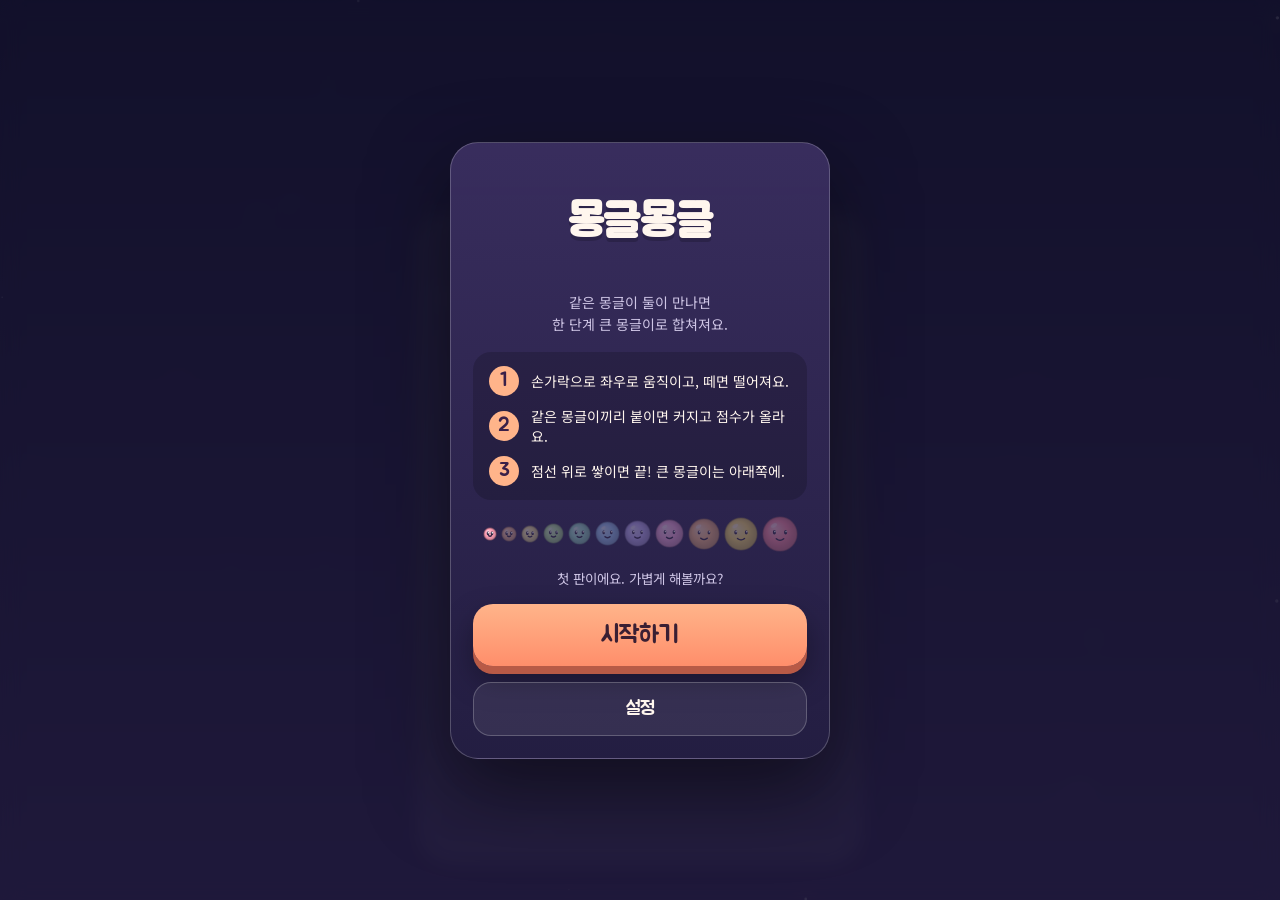
==== commit 988b01e5: "Tidy game-over grace, symmetric friction, and quick-date chip labels - 몽글몽글: the just-dropped blob n" ====
--- a/mongle/index.html
+++ b/mongle/index.html
@@ -288,7 +288,7 @@
           if (vn < -2.5) { const s = clamp(-vn * .025, 0, .2); a.sq = Math.max(a.sq, s); c.sq = Math.max(c.sq, s); }
           /* light friction: damp tangential relative motion */
           const tx = -ny, ty = nx; const vt = rvx * tx + rvy * ty; const f = vt * .08;
-          a.ox -= tx * f * wa * -1 * 0; /* (kept simple: no tangential impulse on a) */
+          a.ox -= tx * f * wa; a.oy -= ty * f * wa;
           c.ox += tx * f * wc; c.oy += ty * f * wc;
         }
         if (a.lv === c.lv && !a.merging && !c.merging && a.lv <= MAXLV) { a.merging = c.merging = true; merges.push([a, c]); }
@@ -345,14 +345,15 @@
   if (!G || G.over || G.paused) return;
   G.playMs += dt * 1000;
   physics(dt);
-  if (!G.canDrop) { G.dropT += dt; const lb = G.bodies.find(b => b.id === G.lastDrop); if (G.dropT > .55 || (lb && !lb.free) || !lb) G.canDrop = true; }
+  G.dropT += dt;
+  if (!G.canDrop) { const lb = G.bodies.find(b => b.id === G.lastDrop); if (G.dropT > .55 || (lb && !lb.free) || !lb) G.canDrop = true; }
   /* danger / game over */
   let worst = 0;
   for (const b of G.bodies) {
-    const above = (b.y - b.r) < DANGER_Y && !b.free && b.id !== G.lastDrop;
-    if (above && !b.free) b.overT += dt; else b.overT = 0;
+    /* a resting body above the line counts; the one just dropped gets grace until it has settled a moment */
+    const settled = !b.free && (b.id !== G.lastDrop || G.dropT > .9);
+    if (settled && (b.y - b.r) < DANGER_Y) b.overT += dt; else b.overT = 0;
     worst = Math.max(worst, b.overT);
-    if (b.id === G.lastDrop && !b.free && (b.y - b.r) < DANGER_Y) b.overT += dt;
   }
   G.danger = worst > .25;
   if (worst > 1.6) { gameOver(); return; }
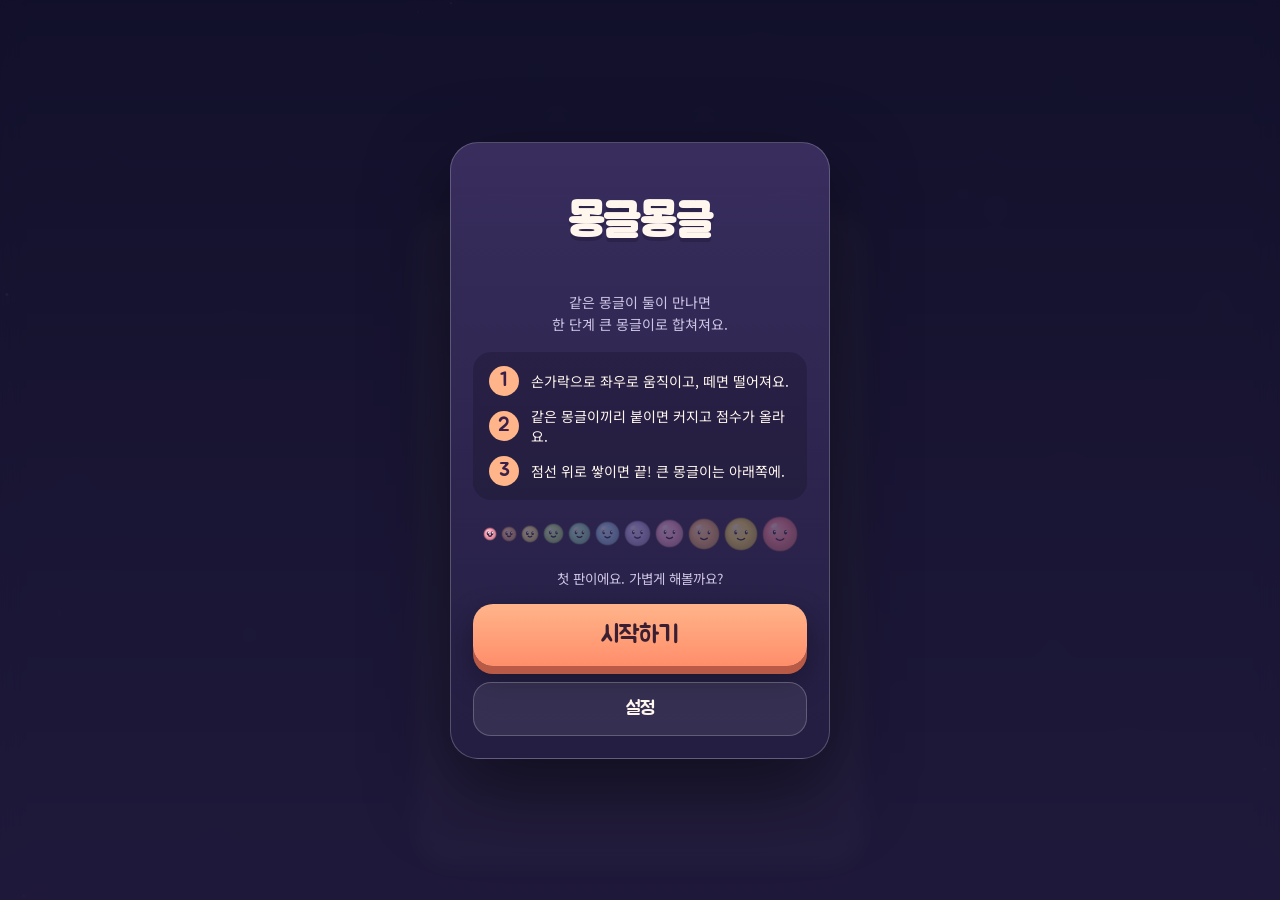
==== commit 1819b60d: "Apply research findings: tap haptics, game feel, iOS audio unlock 몽글몽글 - Brief hit-stop on the bigge" ====
--- a/mongle/index.html
+++ b/mongle/index.html
@@ -39,6 +39,10 @@
 button:focus-visible{outline:2px solid var(--gold);outline-offset:3px}
 #stage{position:fixed;inset:0;width:100%;height:100%;display:block;touch-action:none;background:linear-gradient(180deg,var(--sky-1),var(--sky-2))}
 #probe{position:fixed;top:0;left:0;width:0;height:0;padding-top:env(safe-area-inset-top,0px);padding-bottom:env(safe-area-inset-bottom,0px);padding-left:env(safe-area-inset-left,0px);padding-right:env(safe-area-inset-right,0px);visibility:hidden;pointer-events:none}
+@media (display-mode:standalone){#probe{padding-bottom:max(env(safe-area-inset-bottom,0px),14px)}}
+/* a real tap on this label ticks the iPhone haptic (iOS 18+); the switch stays hidden */
+#tapzone{position:fixed;inset:0;display:block}
+#tap-hapt{position:absolute;visibility:hidden;width:1px;height:1px;margin:0}
 .hud-btns{position:fixed;top:calc(env(safe-area-inset-top,0px) + 10px);right:calc(env(safe-area-inset-right,0px) + 10px);display:flex;gap:8px;z-index:5}
 .rb{width:42px;height:42px;border-radius:14px;background:var(--glass);border:1.5px solid var(--line);display:grid;place-items:center;color:var(--ink);backdrop-filter:blur(8px);-webkit-backdrop-filter:blur(8px)}
 .rb svg{width:20px;height:20px;fill:none;stroke:currentColor;stroke-width:2.2;stroke-linecap:round;stroke-linejoin:round}
@@ -96,7 +100,7 @@
 </style>
 </head>
 <body>
-<canvas id="stage" aria-label="몽글몽글 게임 화면"></canvas>
+<label id="tapzone"><canvas id="stage" aria-label="몽글몽글 게임 화면"></canvas><input type="checkbox" switch id="tap-hapt" tabindex="-1" aria-hidden="true"></label>
 <div id="probe" aria-hidden="true"></div>
 <div class="hud-btns" id="hud-btns" hidden>
   <button class="rb" id="btn-sound" aria-label="소리 켜기/끄기"><svg viewBox="0 0 24 24" id="ico-sound"></svg></button>
@@ -122,7 +126,7 @@
   <div class="row"><button class="ghost" id="btn-restart">처음부터</button><button class="ghost" id="btn-settings2">설정</button></div>
 </div></div>
 <div class="ov" id="ov-over"><div class="panel">
-  <div class="go-score"><div class="n" id="go-score">0</div><div class="l">점</div><div id="go-newbest" hidden><span class="newbest">새 기록!</span></div></div>
+  <div class="go-score"><div class="n" id="go-score">0</div><div class="l">점</div><div id="go-newbest" hidden><span class="newbest">새 기록!</span></div><div class="l" id="go-near" hidden></div></div>
   <div class="bigone"><canvas id="go-big" width="112" height="112"></canvas><div><b id="go-bigname"></b><span id="go-bigdesc"></span></div></div>
   <div class="stats"><div><b id="go-merges">0</b><span>합치기</span></div><div><b id="go-time">0:00</b><span>플레이</span></div><div><b id="go-best">0</b><span>최고 점수</span></div></div>
   <button class="big" id="btn-again">다시 하기</button>
@@ -189,7 +193,7 @@
 
 /* ───────── audio ───────── */
 let AC = null;
-function audio() { try { if (!AC) AC = new (window.AudioContext || window.webkitAudioContext)(); if (AC.state === 'suspended') AC.resume(); return AC; } catch (e) { return null; } }
+function audio() { try { if (!AC) AC = new (window.AudioContext || window.webkitAudioContext)(); if (AC.state !== 'running') AC.resume(); return AC; } catch (e) { return null; } }
 function tone(freq, t0, dur, type = 'sine', gain = .08, slide = 0) {
   if (!P.sound) return; const ac = audio(); if (!ac) return;
   const o = ac.createOscillator(), g = ac.createGain(); const t = ac.currentTime + t0;
@@ -200,7 +204,7 @@
 const sfx = {
   drop() { tone(520, 0, .08, 'triangle', .05, -200); },
   land(v) { tone(180 + v * 20, 0, .06, 'sine', clamp(v / 80, .01, .06)); },
-  merge(lv, combo) { const base = 420 - lv * 22; tone(base, 0, .1, 'triangle', .08, 120); tone(base * 1.5, .06, .16, 'sine', .07); if (combo > 1) tone(base * 2, .12, .12, 'sine', .05); if (lv >= 6) { tone(base * 2.5, .18, .3, 'sine', .05); } },
+  merge(lv, combo) { const base = (420 - lv * 22) * (1 + .07 * (combo - 1)); tone(base, 0, .1, 'triangle', .08, 120); tone(base * 1.5, .06, .16, 'sine', .07); if (combo > 1) tone(base * 2, .12, .12, 'sine', .05); if (lv >= 6) { tone(base * 2.5, .18, .3, 'sine', .05); } },
   big() { [523, 659, 784, 1046, 1318].forEach((f, i) => tone(f, i * .09, .45, 'sine', .09)); },
   over() { [440, 370, 311, 262].forEach((f, i) => tone(f, i * .16, .32, 'triangle', .07)); },
   ui() { tone(880, 0, .05, 'square', .025); },
@@ -226,7 +230,7 @@
 /* ───────── game state ───────── */
 let G = null;
 function newGame() {
-  return { bodies: [], score: 0, merges: 0, maxLv: 0, held: pickDrop(), next: pickDrop(), holdX: SW / 2, canDrop: true, dropT: 0, over: false, paused: false, started: Date.now(), playMs: 0, combo: 0, comboT: 0, particles: [], floats: [], shake: 0, flash: 0, warn: 0, danger: false, comboText: null, lastT: 0, id: 1 };
+  return { bodies: [], score: 0, merges: 0, maxLv: 0, held: pickDrop(), next: pickDrop(), holdX: SW / 2, canDrop: true, dropT: 0, over: false, paused: false, started: Date.now(), playMs: 0, combo: 0, comboT: 0, particles: [], floats: [], shake: 0, flash: 0, hitStop: 0, worst: 0, danger: false, comboText: null, lastT: 0, id: 1 };
 }
 function addBody(x, y, lv, opts = {}) {
   const b = { id: G.id++, x, y, ox: x, oy: y, r: RADII[lv], lv, ang: 0, sq: 0, free: !!opts.free, overT: 0, blink: 1.5 + Math.random() * 4, blinkT: 0, happy: opts.happy ? .7 : 0, born: G.playMs, merging: false, targetR: 0, r0: 0 };
@@ -317,7 +321,7 @@
     const mul = Math.min(G.combo, 4);
     if (a.lv >= MAXLV) {
       const pts = 100 * mul; G.score += pts; G.merges++;
-      burst(x, y, THEMES.mongle.colors[MAXLV], 40, 7); floatText(x, y - 20, `+${pts}`, '#ffe36b', 30); G.flash = 1; G.shake = Math.max(G.shake, 14); sfx.big(); haptic();
+      burst(x, y, THEMES.mongle.colors[MAXLV], 40, 7); floatText(x, y - 20, `+${pts}`, '#ffe36b', 30); G.flash = 1; G.shake = Math.max(G.shake, 14); if (P.fx && !reduced) G.hitStop = .1; sfx.big(); haptic();
       G.comboText = { t: 0, txt: '몽글 폭발!' };
     } else {
       const lv = a.lv + 1, pts = VALUE[lv] * mul;
@@ -325,7 +329,7 @@
       G.score += pts; G.merges++; G.maxLv = Math.max(G.maxLv, lv);
       burst(x, y, theme().colors[lv], 10 + lv * 2, 3 + lv * .4);
       floatText(x, y - nb.r - 6, `+${pts}`, mul > 1 ? '#ffe36b' : '#fff', 16 + lv);
-      if (lv >= 5 && P.fx && !reduced) G.shake = Math.max(G.shake, 2 + (lv - 4) * 1.6);
+      if (lv >= 5 && P.fx && !reduced) { G.shake = Math.max(G.shake, 2 + (lv - 4) * 1.6); if (lv >= 8) G.hitStop = Math.max(G.hitStop, .06); }
       if (lv === MAXLV) { G.flash = 1; sfx.big(); G.comboText = { t: 0, txt: `${theme().names[lv]} 탄생!` }; }
       else sfx.merge(lv, mul);
       if (lv >= 4) haptic();
@@ -344,7 +348,7 @@
 function update(dt) {
   if (!G || G.over || G.paused) return;
   G.playMs += dt * 1000;
-  physics(dt);
+  if (G.hitStop > 0) G.hitStop -= dt; else physics(dt); /* brief freeze on big merges */
   G.dropT += dt;
   if (!G.canDrop) { const lb = G.bodies.find(b => b.id === G.lastDrop); if (G.dropT > .55 || (lb && !lb.free) || !lb) G.canDrop = true; }
   /* danger / game over */
@@ -355,7 +359,7 @@
     if (settled && (b.y - b.r) < DANGER_Y) b.overT += dt; else b.overT = 0;
     worst = Math.max(worst, b.overT);
   }
-  G.danger = worst > .25;
+  G.worst = worst; G.danger = worst > .25;
   if (worst > 1.6) { gameOver(); return; }
   /* decorations */
   for (const b of G.bodies) { b.blinkT += dt; if (b.blinkT > b.blink) { b.blinkT = -0.13; b.blink = 2 + Math.random() * 4; } if (b.happy > 0) b.happy -= dt; }
@@ -431,7 +435,10 @@
   ctx.save(); ctx.setLineDash([8, 7]); ctx.lineWidth = 2;
   ctx.strokeStyle = warn ? `rgba(255,96,120,${.55 + .45 * Math.sin(performance.now() / 90)})` : 'rgba(255,255,255,.25)';
   ctx.beginPath(); ctx.moveTo(BOX.l + 6, DANGER_Y); ctx.lineTo(BOX.r - 6, DANGER_Y); ctx.stroke(); ctx.restore();
-  if (warn) { ctx.font = '700 12px "Noto Sans KR",sans-serif'; ctx.fillStyle = 'rgba(255,120,140,.95)'; ctx.textAlign = 'right'; ctx.fillText('위험!', BOX.r - 10, DANGER_Y - 8); }
+  if (warn) {
+    ctx.font = '700 12px "Noto Sans KR",sans-serif'; ctx.fillStyle = 'rgba(255,120,140,.95)'; ctx.textAlign = 'right'; ctx.fillText('위험!', BOX.r - 10, DANGER_Y - 8);
+    const k = clamp(G.worst / 1.6, 0, 1); ctx.fillStyle = 'rgba(255,96,120,.85)'; ctx.fillRect(BOX.l + 6, DANGER_Y + 4, (BOX.r - BOX.l - 12) * k, 3);
+  }
   if (G) {
     /* guide line & held */
     const r = RADII[G.held]; const hx = clamp(G.holdX, BOX.l + r + 1, BOX.r - r - 1);
@@ -452,7 +459,8 @@
     ctx.globalAlpha = 1;
     for (const f of G.floats) { const k = 1 - f.t; ctx.globalAlpha = Math.min(1, k * 1.6); ctx.font = `${f.size}px Jua,"Noto Sans KR",sans-serif`; ctx.textAlign = 'center'; ctx.lineWidth = 4; ctx.strokeStyle = 'rgba(30,20,50,.6)'; ctx.strokeText(f.txt, f.x, f.y); ctx.fillStyle = f.color; ctx.fillText(f.txt, f.x, f.y); }
     ctx.globalAlpha = 1;
-    /* HUD */
+    /* HUD: drawn without the shake offset so it stays put */
+    ctx.setTransform(dpr * scale, 0, 0, dpr * scale, offX * dpr, offY * dpr);
     ctx.textAlign = 'left'; ctx.textBaseline = 'alphabetic';
     ctx.font = '700 12px "Noto Sans KR",sans-serif'; ctx.fillStyle = 'rgba(255,246,238,.65)'; ctx.fillText('점수', 20, 30);
     ctx.fillText(`최고 ${Math.max(P.best, G.score)}`, 58, 30);
@@ -515,6 +523,8 @@
 function togglePause() { if (!G || G.over) return; G.paused = !G.paused; if (G.paused) { $('#pause-score').innerHTML = `<span>지금 점수<b>${G.score}</b></span><span>최고<b>${P.best}</b></span>`; show('ov-pause'); } else hideAll(); }
 function showOver(newBest) {
   $('#go-score').textContent = String(G.score); $('#go-newbest').hidden = !newBest;
+  const gap = P.best - G.score; const near = !newBest && gap > 0 && gap <= Math.max(60, P.best * .12);
+  $('#go-near').hidden = !near; if (near) $('#go-near').textContent = `아깝다! 최고 기록까지 ${gap}점`;
   $('#go-merges').textContent = String(G.merges); $('#go-time').textContent = fmtTime(G.playMs); $('#go-best').textContent = String(P.best);
   const th = theme(); const lv = G.maxLv;
   $('#go-bigname').textContent = lv > 0 ? th.names[lv] : '아직 합치기 전';
@@ -531,6 +541,7 @@
 function renderSettings() {
   document.querySelectorAll('#set-theme button').forEach(b => b.setAttribute('aria-pressed', String(b.dataset.v === P.theme)));
   $('#set-sound').setAttribute('aria-checked', String(P.sound)); $('#set-hapt').setAttribute('aria-checked', String(P.haptics)); $('#set-fx').setAttribute('aria-checked', String(P.fx)); $('#set-guide').setAttribute('aria-checked', String(P.guide));
+  $('#tap-hapt').disabled = !P.haptics;
   $('#ico-sound').innerHTML = P.sound ? '<path d="M4 10v4h4l5 4V6L8 10H4z"/><path d="M16 9a4 4 0 0 1 0 6"/><path d="M18.5 6.5a8 8 0 0 1 0 11"/>' : '<path d="M4 10v4h4l5 4V6L8 10H4z"/><path d="M17 9l4 6M21 9l-4 6"/>';
 }
 let settingsFrom = 'start';
@@ -555,7 +566,9 @@
   try { await navigator.clipboard.writeText(text); toast('점수를 복사했어요. 붙여 넣어 자랑하세요!'); } catch (e) { toast(`${G.score}점 · 캡처해서 자랑하세요!`); }
 });
 document.addEventListener('visibilitychange', () => { if (document.hidden && G && !G.over && !G.paused) togglePause(); last = performance.now(); });
-document.addEventListener('pointerdown', () => { if (P.sound) audio(); }, { once: true, passive: true });
+const UNLOCK_EVENTS = ['touchend', 'pointerup', 'click', 'keydown'];
+const unlockAudio = () => { if (P.sound) audio(); UNLOCK_EVENTS.forEach(t => document.removeEventListener(t, unlockAudio)); };
+UNLOCK_EVENTS.forEach(t => document.addEventListener(t, unlockAudio, { passive: true }));
 
 /* ───────── hot reload snapshot (artifact viewer) ───────── */
 function snapshot() { if (!G || G.over) return { P }; return { P, G: { ...G, particles: [], floats: [], comboText: null, bodies: G.bodies.map(b => ({ ...b })) } }; }
